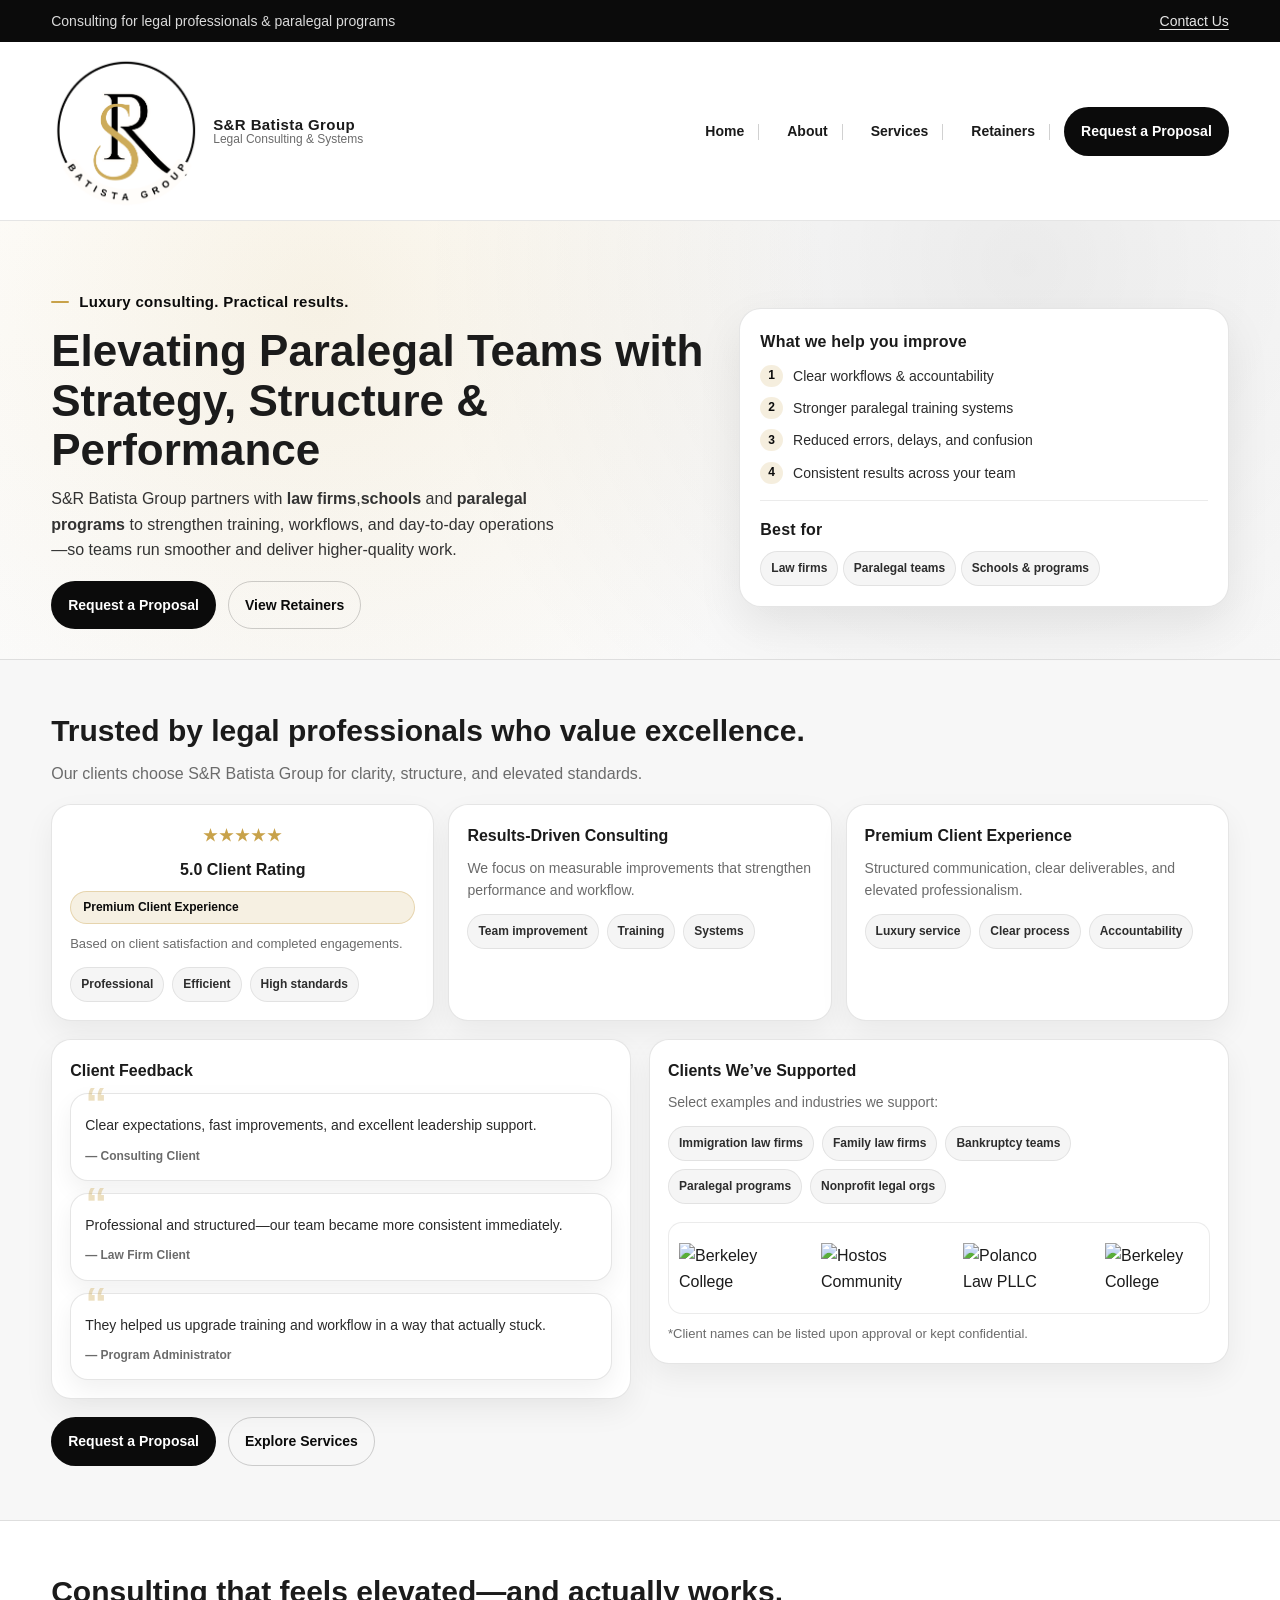
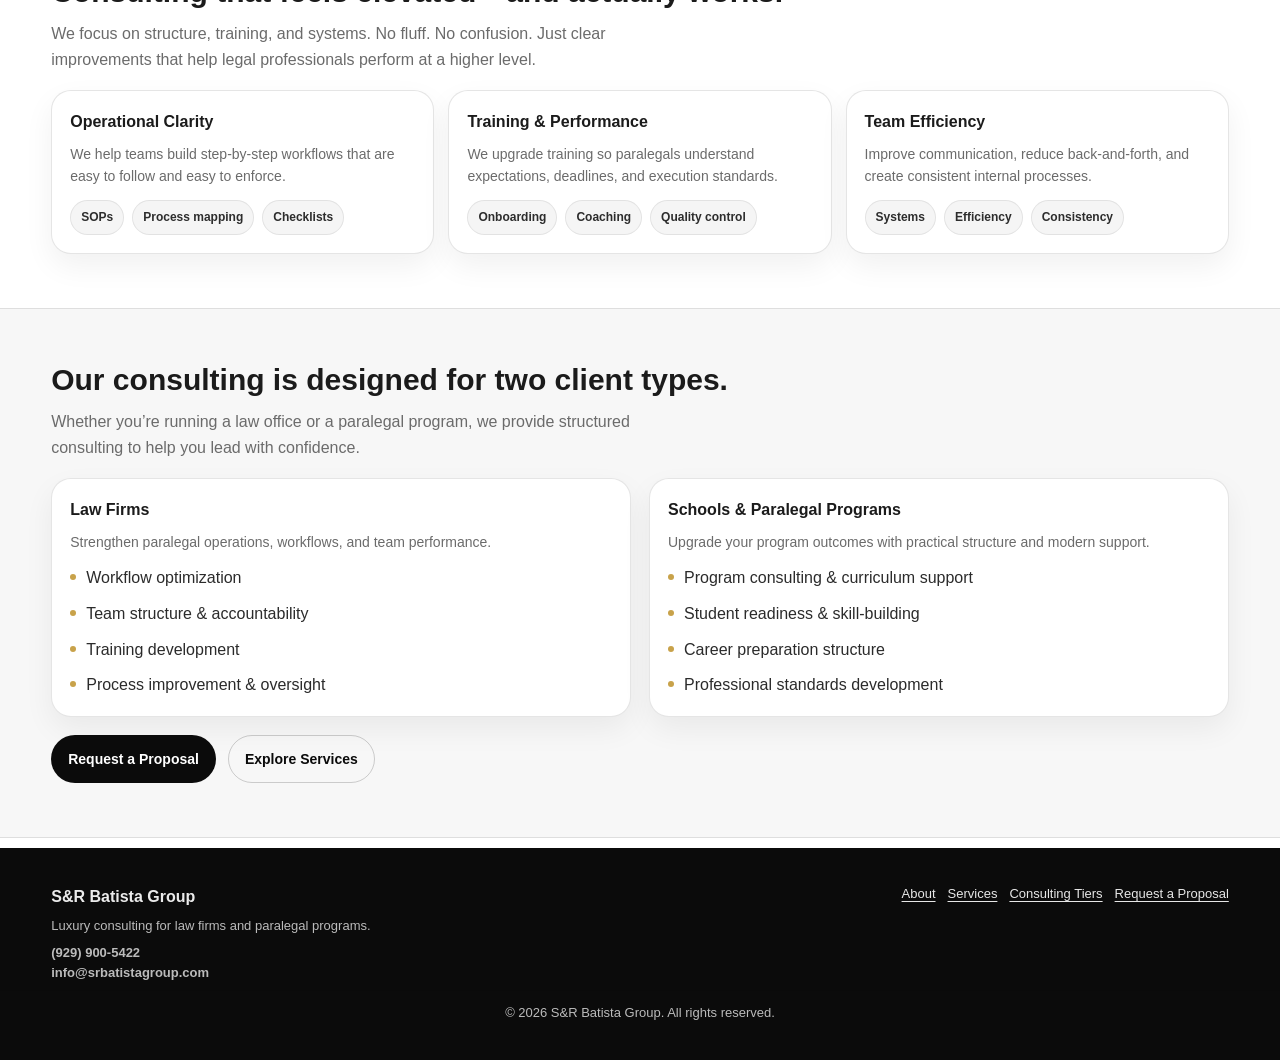
==== index.html @ 14b6cdbe "Update index.html" ====
<!DOCTYPE html>
<html lang="en">
<head>
  <meta charset="UTF-8" />
  <meta name="viewport" content="width=device-width, initial-scale=1.0" />
  <meta name="format-detection" content="telephone=yes">
  <title>S&R Batista Group | Consulting for Law Firms & Paralegal Programs</title>
  <link rel="stylesheet" href="style.css" />
  <script type="application/ld+json">
{
  "@context": "https://schema.org",
  "@graph": [

    {
      "@type": "Organization",
      "@id": "https://srbatistagroup.com/#organization",
      "name": "S&R Batista Group",
      "url": "https://srbatistagroup.com",
      "logo": "https://srbatistagroup.com/logo.png",
      "email": "info@srbatistagroup.com",
      "telephone": "+1-929-900-5422",
      "sameAs": []
    },

    {
      "@type": "ContactPoint",
      "@id": "https://srbatistagroup.com/#contactpoint",
      "telephone": "+1-929-900-5422",
      "contactType": "customer service",
      "email": "info@srbatistagroup.com",
      "availableLanguage": ["English", "Spanish"],
      "areaServed": "US"
    },

    {
      "@type": "ProfessionalService",
      "@id": "https://srbatistagroup.com/#professionalservice",
      "name": "S&R Batista Group",
      "url": "https://srbatistagroup.com",
      "telephone": "+1-929-900-5422",
      "email": "info@srbatistagroup.com",
      "areaServed": {
        "@type": "AdministrativeArea",
        "name": "United States"
      },
      "openingHoursSpecification": {
        "@type": "OpeningHoursSpecification",
        "dayOfWeek": [
          "Monday",
          "Tuesday",
          "Wednesday",
          "Thursday",
          "Friday",
          "Saturday"
        ],
        "opens": "10:00",
        "closes": "18:00"
      }
    },

    {
      "@type": "ProfessionalService",
      "@id": "https://srbatistagroup.com/#bronx-office",
      "name": "S&R Batista Group – Bronx Office",
      "parentOrganization": {
        "@id": "https://srbatistagroup.com/#organization"
      },
      "address": {
        "@type": "PostalAddress",
        "streetAddress": "391 E 149th Street, Suite 318",
        "addressLocality": "Bronx",
        "addressRegion": "NY",
        "postalCode": "10455",
        "addressCountry": "US"
      }
    },

    {
      "@type": "ProfessionalService",
      "@id": "https://srbatistagroup.com/#unioncity-office",
      "name": "S&R Batista Group – Union City Office",
      "parentOrganization": {
        "@id": "https://srbatistagroup.com/#organization"
      },
      "address": {
        "@type": "PostalAddress",
        "streetAddress": "1912 Bergenline Ave",
        "addressLocality": "Union City",
        "addressRegion": "NJ",
        "postalCode": "07087",
        "addressCountry": "US"
      }
    }

  ]
}
</script>
</head>
<body>

  <div class="topbar">
    <div class="container">
      <div>Consulting for legal professionals & paralegal programs</div>
      <div><a href="contact.html">Contact Us</a></div>
    </div>
  </div>

  <header class="header">
    <div class="container">
      <a class="brand" href="index.html">
        <img src="logo.png" alt="S&R Batista Group Logo" style="width:150px; height:150px; border-radius:50%; object-fit:cover;">
        <div class="name">
          <strong>S&R Batista Group</strong>
          <span>Legal Consulting & Systems</span>
        </div>
      </a>

      <nav class="nav">
        <a href="index.html">Home</a>
        <a href="about.html">About</a>
        <a href="services.html">Services</a>
        <a href="retainers.html">Retainers</a>
        <a class="btn btn-primary" href="proposal.html">Request a Proposal</a>
      </nav>
    </div>
  </header>

  <section class="hero" id="top">
    <div class="container">
      <div class="hero-grid">

        <div>
          <div class="kicker">Luxury consulting. Practical results.</div>
          <h1>Elevating Paralegal Teams with Strategy, Structure & Performance</h1>
          <p>
            S&R Batista Group partners with <strong>law firms</strong>,<strong>schools</strong> and <strong>paralegal programs</strong>
            to strengthen training, workflows, and day-to-day operations—so teams run smoother and deliver higher-quality work.
          </p>

          <div class="hero-actions">
            <a class="btn btn-primary" href="proposal.html">Request a Proposal</a>
            <a class="btn btn-outline" href="retainers.html">View Retainers</a>
          </div>
        </div>

        <div class="hero-card">
          <div class="mini-title">What we help you improve</div>
          <ul>
            <li><span class="badge">1</span> Clear workflows & accountability</li>
            <li><span class="badge">2</span> Stronger paralegal training systems</li>
            <li><span class="badge">3</span> Reduced errors, delays, and confusion</li>
            <li><span class="badge">4</span> Consistent results across your team</li>
          </ul>
          <div class="hr"></div>
          <div class="mini-title">Best for</div>
          <div class="meta">
            <span class="pill">Law firms</span>
            <span class="pill">Paralegal teams</span>
            <span class="pill">Schools & programs</span>
          </div>
        </div>

      </div>
    </div>
  </section>

<section class="section light">
  <div class="container">
    <h2>Trusted by legal professionals who value excellence.</h2>
    <p class="lead">
      Our clients choose S&R Batista Group for clarity, structure, and elevated standards.
    </p>

    <div class="grid-3">
      <div class="card rating-center">
  <div class="rating-stars">★★★★★</div>
  <h3 class="rating-title">5.0 Client Rating</h3>

  <div class="rating-score">
    <span class="rating-badge">Premium Client Experience</span>
    <span class="rating-note">Based on client satisfaction and completed engagements.</span>
  </div>

  <div class="meta" style="margin-top:12px;">
    <span class="pill">Professional</span>
    <span class="pill">Efficient</span>
    <span class="pill">High standards</span>
  </div>
</div>

      <div class="card">
        <h3>Results-Driven Consulting</h3>
        <p>We focus on measurable improvements that strengthen performance and workflow.</p>
        <div class="meta">
          <span class="pill">Team improvement</span>
          <span class="pill">Training</span>
          <span class="pill">Systems</span>
        </div>
      </div>

      <div class="card">
        <h3>Premium Client Experience</h3>
        <p>Structured communication, clear deliverables, and elevated professionalism.</p>
        <div class="meta">
          <span class="pill">Luxury service</span>
          <span class="pill">Clear process</span>
          <span class="pill">Accountability</span>
        </div>
      </div>
    </div>

    <div class="split" style="margin-top:18px;">
      <div class="card">
  <h3>Client Feedback</h3>

  <div class="quote-list">
    <div class="quote-card">
      <div class="quote-text">Clear expectations, fast improvements, and excellent leadership support.</div>
      <div class="quote-meta">— Consulting Client</div>
    </div>

    <div class="quote-card">
      <div class="quote-text">Professional and structured—our team became more consistent immediately.</div>
      <div class="quote-meta">— Law Firm Client</div>
    </div>

    <div class="quote-card">
      <div class="quote-text">They helped us upgrade training and workflow in a way that actually stuck.</div>
      <div class="quote-meta">— Program Administrator</div>
    </div>
  </div>
</div>

      <div class="card">
        <h3>Clients We’ve Supported</h3>
        <p style="color: var(--muted); font-size: 14px; margin-bottom: 10px;">
          Select examples and industries we support:
        </p>
        <div class="meta">
          <span class="pill">Immigration law firms</span>
          <span class="pill">Family law firms</span>
          <span class="pill">Bankruptcy teams</span>
          <span class="pill">Paralegal programs</span>
          <span class="pill">Nonprofit legal orgs</span>
        </div>
        
        <div class="logo-ticker logo-ticker--card" aria-label="Trusted by clients">
  <div class="logo-track">

    <div class="logo-item">
      <img src="https://paralegalsftc.com/wp-content/uploads/2025/07/BERKLEY.webp"
           alt="Berkeley College">
    </div>

    <div class="logo-item">
      <img src="https://paralegalsftc.com/wp-content/uploads/2026/01/hostos.png"
           alt="Hostos Community College">
    </div>

    <div class="logo-item">
      <img src="https://paralegalsftc.com/wp-content/uploads/2025/08/jclogo.webp"
           alt="Polanco Law PLLC">
    </div>

    <!-- duplicate for seamless scroll -->
    <div class="logo-item">
      <img src="https://paralegalsftc.com/wp-content/uploads/2025/07/BERKLEY.webp"
           alt="Berkeley College">
    </div>

    <div class="logo-item">
      <img src="https://paralegalsftc.com/wp-content/uploads/2026/01/hostos.png"
           alt="Hostos Community College">
    </div>

    <div class="logo-item">
      <img src="https://paralegalsftc.com/wp-content/uploads/2025/08/jclogo.webp"
           alt="Polanco Law PLLC">
    </div>
  </div>
</div>

        <p style="color: var(--muted); font-size: 13px; margin-top: 10px;">
          *Client names can be listed upon approval or kept confidential.
        </p>
      </div>
    </div>

    <div class="hero-actions" style="margin-top:18px;">
      <a class="btn btn-primary" href="proposal.html">Request a Proposal</a>
      <a class="btn btn-outline" href="services.html">Explore Services</a>
    </div>
  </div>
</section>

  <section class="section">
    <div class="container">
      <h2>Consulting that feels elevated—and actually works.</h2>
      <p class="lead">
        We focus on structure, training, and systems. No fluff. No confusion. Just clear improvements that help legal professionals perform at a higher level.
      </p>

      <div class="grid-3">
        <div class="card">
          <h3>Operational Clarity</h3>
          <p>We help teams build step-by-step workflows that are easy to follow and easy to enforce.</p>
          <div class="meta">
            <span class="pill">SOPs</span>
            <span class="pill">Process mapping</span>
            <span class="pill">Checklists</span>
          </div>
        </div>

        <div class="card">
          <h3>Training & Performance</h3>
          <p>We upgrade training so paralegals understand expectations, deadlines, and execution standards.</p>
          <div class="meta">
            <span class="pill">Onboarding</span>
            <span class="pill">Coaching</span>
            <span class="pill">Quality control</span>
          </div>
        </div>

        <div class="card">
          <h3>Team Efficiency</h3>
          <p>Improve communication, reduce back-and-forth, and create consistent internal processes.</p>
          <div class="meta">
            <span class="pill">Systems</span>
            <span class="pill">Efficiency</span>
            <span class="pill">Consistency</span>
          </div>
        </div>
      </div>

    </div>
  </section>

  <section class="section light">
    <div class="container">
      <h2>Our consulting is designed for two client types.</h2>
      <p class="lead">
        Whether you’re running a law office or a paralegal program, we provide structured consulting to help you lead with confidence.
      </p>

      <div class="split">
        <div class="card">
          <h3>Law Firms</h3>
          <p>Strengthen paralegal operations, workflows, and team performance.</p>
          <ul class="list">
            <li>Workflow optimization</li>
            <li>Team structure & accountability</li>
            <li>Training development</li>
            <li>Process improvement & oversight</li>
          </ul>
        </div>

        <div class="card">
          <h3>Schools & Paralegal Programs</h3>
          <p>Upgrade your program outcomes with practical structure and modern support.</p>
          <ul class="list">
            <li>Program consulting & curriculum support</li>
            <li>Student readiness & skill-building</li>
            <li>Career preparation structure</li>
            <li>Professional standards development</li>
          </ul>
        </div>
      </div>

      <div class="hero-actions" style="margin-top:18px;">
        <a class="btn btn-primary" href="proposal.html">Request a Proposal</a>
        <a class="btn btn-outline" href="services.html">Explore Services</a>
      </div>
    </div>
  </section>

  <footer class="footer">
  <div class="container">

    <div class="footer-brand">
      <strong>S&R Batista Group</strong>
      <p>Luxury consulting for law firms and paralegal programs.</p>

      <p class="footer-contact">
        <a href="tel:+19299005422">(929) 900-5422</a><br>
        <a href="mailto:info@srbatistagroup.com">info@srbatistagroup.com</a>
      </p>
    </div>

    <div class="small-links">
      <a href="about.html">About</a>
      <a href="services.html">Services</a>
      <a href="tiers.html">Consulting Tiers</a>
      <a href="proposal.html">Request a Proposal</a>
    </div>

  </div>

  <!-- centered copyright -->
  <p class="footer-copy">
    © <span id="year"></span> S&R Batista Group. All rights reserved.
  </p>
</footer>

   <script>
  document.getElementById("year").textContent = new Date().getFullYear();
</script>
</body>
</html>
---- style.css ----
:root{
  --black:#0b0b0b;
  --gold:#c8a24a;
  --white:#ffffff;
  --offwhite:#f7f7f7;
  --text:#1b1b1b;
  --muted:#6b6b6b;
  --border: rgba(0,0,0,.10);
  --shadow: 0 10px 30px rgba(0,0,0,.10);
}

*{margin:0;padding:0;box-sizing:border-box;}
body{
  font-family: Arial, Helvetica, sans-serif;
  color: var(--text);
  background: var(--white);
  line-height: 1.6;
}

a{color: inherit;text-decoration:none;}
img{max-width:100%;display:block;}

.container{
  width: 92%;
  max-width: 1180px;
  margin: 0 auto;
}

.topbar{
  background: var(--black);
  color: rgba(255,255,255,.85);
  font-size: 14px;
  padding: 10px 0;
}
.topbar .container{
  display:flex;
  align-items:center;
  justify-content:space-between;
  gap: 10px;
}
.topbar a{
  color: rgba(255,255,255,.9);
  text-decoration: underline;
  text-underline-offset: 3px;
}

.header{
  position: sticky;
  top: 0;
  z-index: 20;
  background: rgba(255,255,255,.96);
  backdrop-filter: blur(8px);
  border-bottom: 1px solid var(--border);
}

.header .container{
  display:flex;
  align-items:center;
  justify-content:space-between;
  gap: 18px;
  padding: 14px 0;
}

.brand{
  display:flex;
  align-items:center;
  gap: 12px;
}
.brand .mark{
  width: 40px;
  height: 40px;
  border-radius: 50%;
  border: 2px solid var(--black);
  display:flex;
  align-items:center;
  justify-content:center;
  font-weight:800;
  color: var(--black);
}
.brand .name{
  line-height:1.1;
}
.brand .name strong{
  display:block;
  font-size: 15px;
  letter-spacing: .4px;
}
.brand .name span{
  display:block;
  font-size: 12px;
  color: var(--muted);
}

/* Luxury menu separators */
.nav{
  display:flex;
  align-items:center;
  gap: 0; /* remove spacing so separators align perfectly */
  flex-wrap: wrap;
}

.nav a:not(.btn){
  font-weight: 700;
  font-size: 14px;
  color: #1a1a1a;
  padding: 8px 14px;
  border-radius: 999px;
  text-decoration: none;
  position: relative;
  transition: background-color .2s ease, color .2s ease;
}
.nav a:not(.btn):hover{
  background: rgba(200,162,74,.12); /* soft gold wash */
  color: #000;
}

/* The separator line between links */
.nav a:not(.btn)::after{
  content:"";
  display:inline-block;
  width: 1px;
  height: 16px;
  background: rgba(0,0,0,.18);
  margin-left: 14px;
  vertical-align: middle;
}

/* Remove separator after the last non-button link */
.nav a:not(.btn):last-of-type::after{
  display:none;
}

/* Keep your button from getting a separator */
.nav a.btn::after{
  display:none !important;
}

.btn{
  display:inline-flex;
  align-items:center;
  justify-content:center;
  gap: 8px;
  padding: 12px 16px;
  border-radius: 999px;
  font-weight: 800;
  font-size: 14px;
  border: 1px solid transparent;
  cursor:pointer;
  transition: .15s ease;
  white-space: nowrap;
}
.btn-primary{
  background: var(--black);
  color: var(--white);
}
.btn-primary:hover{
  transform: translateY(-1px);
  box-shadow: var(--shadow);
}
.btn-outline{
  background: transparent;
  border-color: rgba(0,0,0,.18);
  color: var(--black);
}
.btn-outline:hover{
  border-color: var(--gold);
  background: rgba(200,162,74,.10);
}

.hero{
  background:
    radial-gradient(circle at 25% 20%, rgba(200,162,74,.14), transparent 50%),
    radial-gradient(circle at 80% 10%, rgba(0,0,0,.08), transparent 55%),
    linear-gradient(180deg, #ffffff, #fbfbfb);
  padding: 64px 0 30px;
}
.hero-grid{
  display:grid;
  grid-template-columns: 1.15fr .85fr;
  gap: 26px;
  align-items:center;
}
.kicker{
  display:inline-flex;
  gap: 10px;
  align-items:center;
  color: var(--black);
  font-weight: 800;
  font-size: 15px;
  letter-spacing:.3px;
}
.kicker::before{
  content:"";
  width: 18px;
  height: 2px;
  background: var(--gold);
  border-radius: 2px;
}
.hero h1{
  font-size: 44px;
  line-height: 1.12;
  margin: 12px 0 12px;
}
.hero p{
  color: #333;
  font-size: 16px;
  max-width: 58ch;
}
.hero-actions{
  display:flex;
  gap: 12px;
  flex-wrap: wrap;
  margin-top: 18px;
}

.hero-card{
  background: var(--white);
  border: 1px solid var(--border);
  border-radius: 22px;
  padding: 20px;
  box-shadow: 0 18px 45px rgba(0,0,0,.08);
}
.hero-card .mini-title{
  font-weight: 900;
  letter-spacing:.2px;
  margin-bottom: 8px;
}
.hero-card ul{
  list-style:none;
  display:grid;
  gap: 10px;
  margin-top: 10px;
}
.hero-card li{
  display:flex;
  gap: 10px;
  align-items:flex-start;
  color: #2a2a2a;
  font-size: 14px;
}
.badge{
  display:inline-flex;
  align-items:center;
  justify-content:center;
  min-width: 22px;
  height: 22px;
  padding: 0 8px;
  border-radius: 999px;
  background: rgba(200,162,74,.18);
  color: var(--black);
  font-weight: 900;
  font-size: 12px;
}

.section{
  padding: 54px 0;
}
.section.light{
  background: var(--offwhite);
  border-top: 1px solid var(--border);
  border-bottom: 1px solid var(--border);
}

.section h2{
  font-size: 30px;
  line-height: 1.15;
  margin-bottom: 12px;
}
.section p.lead{
  color: var(--muted);
  max-width: 70ch;
}

.grid-3{
  display:grid;
  grid-template-columns: repeat(3, 1fr);
  gap: 14px;
  margin-top: 18px;
}
.card{
  background: var(--white);
  border: 1px solid var(--border);
  border-radius: 20px;
  padding: 18px;
  box-shadow: 0 12px 30px rgba(0,0,0,.06);
}
.card h3{
  font-size: 16px;
  margin-bottom: 8px;
}
.card p{
  color: var(--muted);
  font-size: 14px;
}
.card .meta{
  margin-top: 12px;
  display:flex;
  gap: 8px;
  flex-wrap: wrap;
}

.pill{
  display:inline-flex;
  align-items:center;
  padding: 7px 10px;
  border-radius: 999px;
  background: rgba(0,0,0,.04);
  border: 1px solid rgba(0,0,0,.08);
  font-weight: 800;
  font-size: 12px;
  color: #2d2d2d;
}

.split{
  display:grid;
  grid-template-columns: 1fr 1fr;
  gap: 18px;
  align-items: start;
  margin-top: 18px;
}

.list{
  display:grid;
  gap: 10px;
  margin-top: 12px;
}
.list li{
  list-style: none;
  padding-left: 16px;
  position: relative;
  color: #2b2b2b;
}
.list li::before{
  content:"";
  position:absolute;
  left: 0;
  top: 9px;
  width: 6px;
  height: 6px;
  border-radius: 50%;
  background: var(--gold);
}

.pricing{
  display:grid;
  grid-template-columns: repeat(3, 1fr);
  gap: 14px;
  margin-top: 18px;
}
.price-card{
  background: var(--white);
  border: 1px solid var(--border);
  border-radius: 22px;
  padding: 20px;
  box-shadow: 0 14px 40px rgba(0,0,0,.07);
  position: relative;
}
.price-card.featured{
  border-color: rgba(200,162,74,.45);
  box-shadow: 0 16px 60px rgba(200,162,74,.14);
}
.price-name{
  font-weight: 900;
  font-size: 16px;
}
.price{
  font-size: 30px;
  font-weight: 900;
  margin: 10px 0 4px;
}
.subprice{
  color: var(--muted);
  font-size: 13px;
}
.hr{
  height: 1px;
  background: rgba(0,0,0,.08);
  margin: 16px 0;
}
.price-card ul{
  list-style:none;
  display:grid;
  gap: 10px;
  margin-top: 8px;
}
.price-card li{
  font-size: 14px;
  color: #2a2a2a;
  display:flex;
  gap: 8px;
}
.check{
  color: var(--gold);
  font-weight: 900;
}

.form{
  margin-top: 18px;
  background: var(--white);
  border: 1px solid var(--border);
  border-radius: 22px;
  padding: 18px;
  box-shadow: 0 14px 40px rgba(0,0,0,.07);
}
.form-grid{
  display:grid;
  grid-template-columns: 1fr 1fr;
  gap: 12px;
}
.field{
  display:flex;
  flex-direction: column;
  gap: 6px;
}
label{
  font-weight: 800;
  font-size: 13px;
  color: #1d1d1d;
}
input, select, textarea{
  width: 100%;
  padding: 12px 12px;
  border-radius: 14px;
  border: 1px solid rgba(0,0,0,.14);
  outline: none;
  font-size: 14px;
}
input:focus, select:focus, textarea:focus{
  border-color: rgba(200,162,74,.7);
  box-shadow: 0 0 0 4px rgba(200,162,74,.18);
}
textarea{min-height: 120px; resize: vertical;}

.form-actions{
  margin-top: 12px;
  display:flex;
  gap: 12px;
  flex-wrap: wrap;
}

.footer{
  background: var(--black);
  color: rgba(255,255,255,.92);
  padding: 36px 0;
  margin-top: 10px;
}
.footer .container{
  display:flex;
  align-items:flex-start;
  justify-content:space-between;
  gap: 14px;
  flex-wrap: wrap;
}
.footer p{
  font-size: 13px;
  color: rgba(255,255,255,.72);
  margin-top: 6px;
}
.footer a{
  color: rgba(255,255,255,.90);
  text-decoration: underline;
  text-underline-offset: 3px;
}
.small-links{
  display:flex;
  gap: 12px;
  flex-wrap: wrap;
  font-size: 13px;
}

.page-hero{
  padding: 46px 0;
  background:
    radial-gradient(circle at 30% 10%, rgba(200,162,74,.18), transparent 55%),
    linear-gradient(180deg, #fff, #fbfbfb);
  border-bottom: 1px solid var(--border);
}
.page-hero h1{
  font-size: 38px;
  line-height: 1.15;
}
.page-hero p{
  color: var(--muted);
  margin-top: 10px;
  max-width: 75ch;
}

@media (max-width: 920px){
  .hero-grid{grid-template-columns: 1fr;}
  .grid-3{grid-template-columns: 1fr;}
  .split{grid-template-columns: 1fr;}
  .pricing{grid-template-columns: 1fr;}
  .form-grid{grid-template-columns: 1fr;}
  .hero h1{font-size: 36px;}
}
@media (max-width: 768px){
  img{200px;}
}
/* ============================
   Luxury Ratings / Social Proof
============================ */

.rating-stars {
  color: var(--gold);
  font-weight: 900;
  letter-spacing: 2px;
  font-size: 16px;
  display: inline-block;
  margin-bottom: 6px;
  text-align:center;
}
.rating-center .rating-stars{
  display: block;
  margin: 0 auto 8px;
}
.rating-title{margin-top:6px;text-align:center;}
.rating-score{display:flex;flex-direction:column;}

.rating-badge {
  display: inline-flex;
  padding: 6px 12px;
  border-radius: 999px;
  background: rgba(200,162,74,.16);
  border: 1px solid rgba(200,162,74,.35);
  font-weight: 900;
  font-size: 12px;
  color: var(--black);
}

.rating-note {
  font-size: 13px;
  color: var(--muted);
margin-top:10px;
}

.quote-list {
  display: grid;
  gap: 12px;
  margin-top: 10px;
}

.quote-card {
  background: #fff;
  border: 1px solid rgba(0,0,0,.10);
  border-radius: 18px;
  padding: 14px 14px;
  box-shadow: 0 10px 25px rgba(0,0,0,.06);
  position: relative;
}

.quote-card::before {
  content: "“";
  position: absolute;
  top: -12px;
  left: 14px;
  font-size: 44px;
  font-weight: 900;
  color: rgba(200,162,74,.35);
  line-height: 1;
}

.quote-text {
  font-size: 14px;
  color: #2a2a2a;
  margin-top: 6px;
}

.quote-meta {
  margin-top: 10px;
  font-size: 12px;
  font-weight: 800;
  color: var(--muted);
}
/* ============================
   Global Logo Ticker (base)
============================ */

.logo-ticker{
  margin-top: 18px;
  overflow: hidden;
  border: 1px solid rgba(0,0,0,.10);
  border-radius: 22px;
  background: #fff;
  padding: 16px 0;
  position: relative;
}

.logo-track{
  display: flex;
  align-items: center;
  gap: 22px;
  width: max-content;
  animation: tickerScroll 22s linear infinite;
}

.logo-item{
  display:flex;
  align-items:center;
  justify-content:center;
  padding: 10px 12px;
  min-width: 160px;
  transition: .15s ease;
}

.logo-item img{
  height: 50px;
  width: auto;
  max-width: 100%;
  object-fit: contain;
  filter: none;
  opacity: 1;
}

/* Pause on hover */
.logo-ticker:hover .logo-track{
  animation-play-state: paused;
}

/* Edge fades (for full-width sections only) */
.logo-ticker::before,
.logo-ticker::after{
  content:"";
  position:absolute;
  top:0;
  width: 70px;
  height: 100%;
  z-index: 2;
  pointer-events:none;
}

.logo-ticker::before{
  left:0;
  background: linear-gradient(90deg, #ffffff 0%, rgba(255,255,255,0) 100%);
}

.logo-ticker::after{
  right:0;
  background: linear-gradient(270deg, #ffffff 0%, rgba(255,255,255,0) 100%);
}

@keyframes tickerScroll{
  0%   { transform: translateX(0); }
  100% { transform: translateX(-50%); }
}

/* Mobile */
@media (max-width: 920px){
  .logo-track{
    animation-duration: 28s;
  }
  .logo-item img{
    height: 50px;
  }
}

/* ============================
   Card-Safe Logo Ticker Variant
============================ */

.split > .card{
  min-width: 0;
}

.logo-ticker--card{
  width: 100%;
  max-width: 100%;
  overflow: hidden;
  border-radius: 14px;
  border: 1px solid rgba(0,0,0,.08);
  padding: 12px 0;
}

/* Critical: override max-content inside cards */
.logo-ticker--card .logo-track{
  width: 100% !important;
  max-width: 100%;
  animation-duration: 26s;
}

.logo-ticker--card .logo-item{
  min-width: 120px;
  padding: 8px 10px;
}

.logo-ticker--card .logo-item img{
  height: 50px;
}

/* Remove edge fades inside cards */
.logo-ticker--card::before,
.logo-ticker--card::after{
  display: none;
}

/* Contact icon rows */
.contact-line{
  display: flex;
  align-items: center;
  gap: 10px;
  font-size: 18px;
  font-weight: 900;
  margin-bottom: 6px;
}

.contact-line a{
  color: inherit;
  text-decoration: none;
}

.icon{
  display: inline-flex;
  align-items: center;
  justify-content: center;
  width: 34px;
  height: 34px;
  border-radius: 50%;
  background: rgba(0,0,0,.05);
  border: 1px solid rgba(0,0,0,.08);
}

.icon svg{
  width: 16px;
  height: 16px;
  fill: #111;
}

.footer-contact a{
  display: inline-block;
  color: inherit;
  font-weight: 700;
  text-decoration: none;
}

.footer-contact a:hover{
  text-decoration: underline;
}

.footer-copy{
  margin-top: 20px;
  padding-top: 12px;
  border-top: 1px solid rgba(0,0,0,.08);
  font-size: 12px;
  color: #777;
  text-align: center;
}
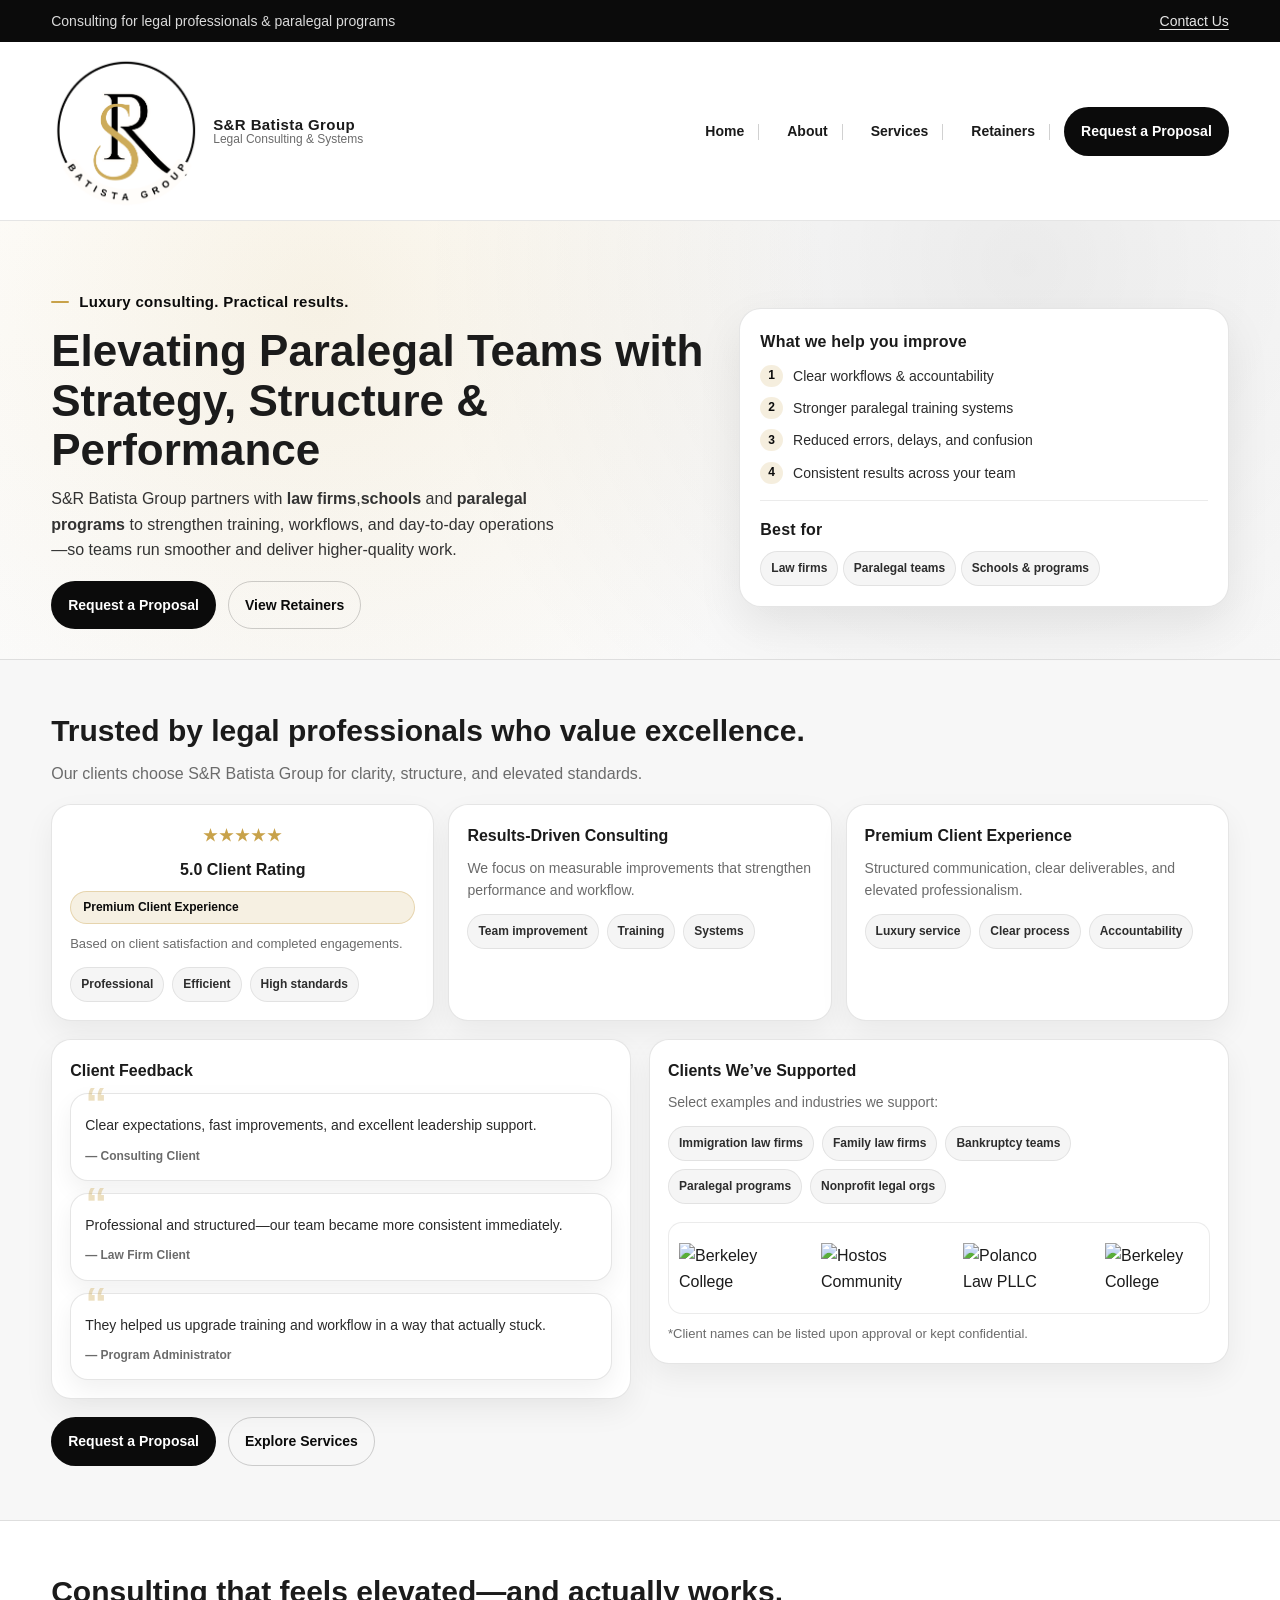
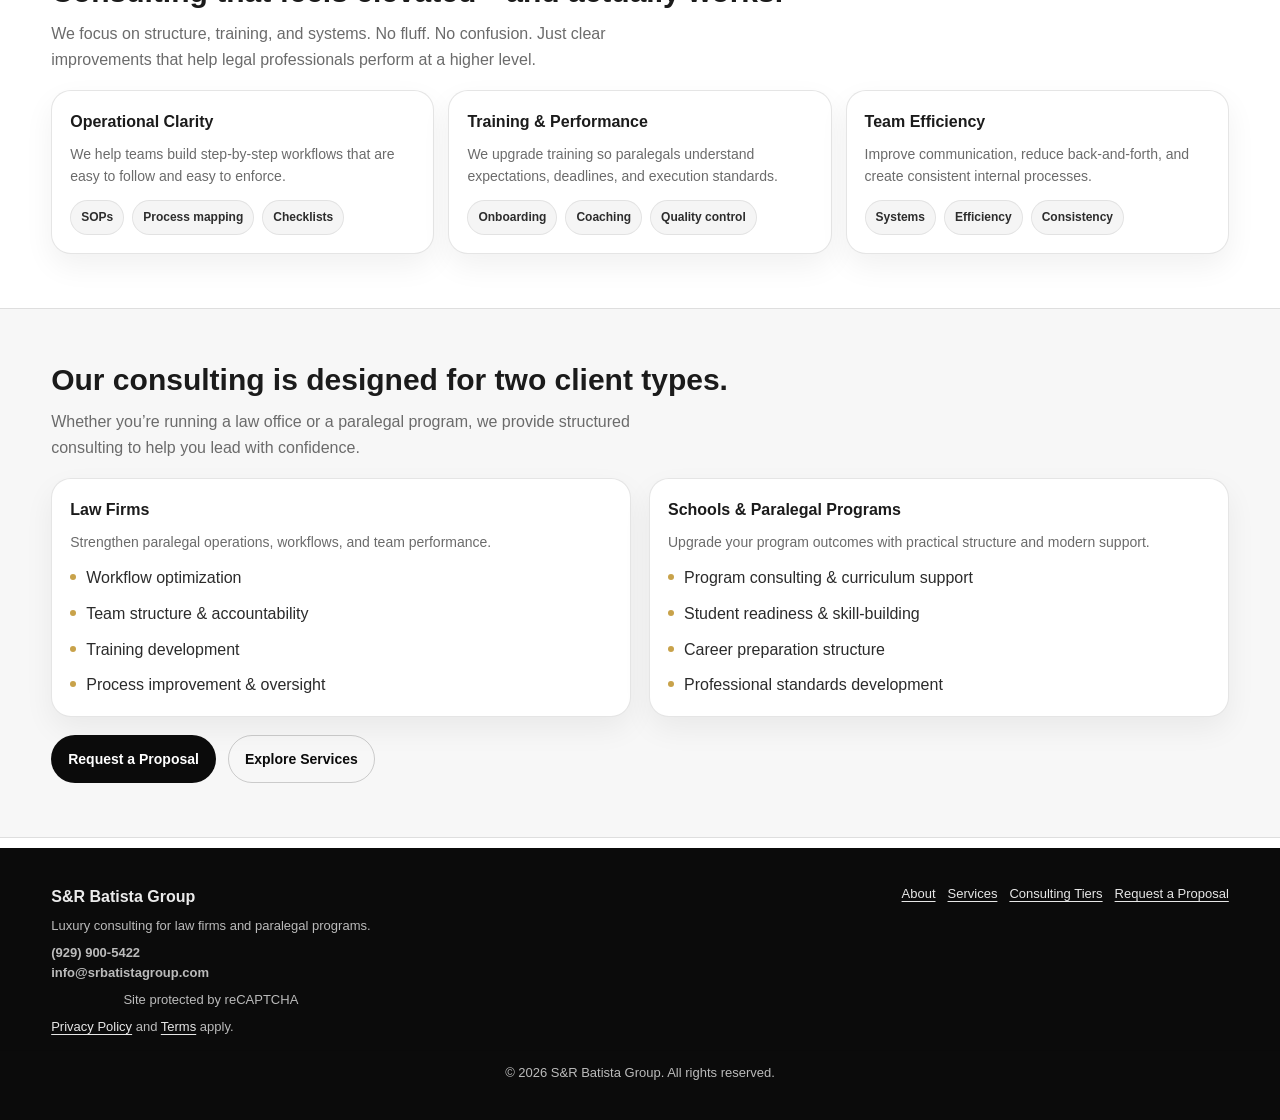
==== commit 6e5edf78: "Update index.html" ====
--- a/index.html
+++ b/index.html
@@ -6,6 +6,16 @@
   <meta name="format-detection" content="telephone=yes">
   <title>S&R Batista Group | Consulting for Law Firms & Paralegal Programs</title>
   <link rel="stylesheet" href="style.css" />
+  <!-- Favicons -->
+<link rel="apple-touch-icon" sizes="180x180" href="/assets/favicons/apple-touch-icon.png">
+<link rel="icon" type="image/png" sizes="32x32" href="/assets/favicons/favicon-32x32.png">
+<link rel="icon" type="image/png" sizes="16x16" href="/assets/favicons/favicon-16x16.png">
+<link rel="manifest" href="/assets/favicons/site.webmanifest">
+<link rel="mask-icon" href="/assets/favicons/safari-pinned-tab.svg" color="#c8a24a">
+<link rel="shortcut icon" href="/assets/favicons/favicon.ico">
+<meta name="msapplication-TileColor" content="#ffffff">
+<meta name="theme-color" content="#ffffff">
+
   <script type="application/ld+json">
 {
   "@context": "https://schema.org",
@@ -384,8 +394,14 @@
         <a href="tel:+19299005422">(929) 900-5422</a><br>
         <a href="mailto:info@srbatistagroup.com">info@srbatistagroup.com</a>
       </p>
-    </div>
-
+      <p class="recaptcha-notice">
+        Site protected by reCAPTCHA 
+        <p><a href="https://policies.google.com/privacy" target="_blank" rel="noopener">Privacy Policy</a>
+        and
+        <a href="https://policies.google.com/terms" target="_blank" rel="noopener">Terms</a> apply.
+        </p>
+      </p>
+    </div>
     <div class="small-links">
       <a href="about.html">About</a>
       <a href="services.html">Services</a>
@@ -418,3 +434,5 @@
 
 
 
+
+
--- a/style.css
+++ b/style.css
@@ -402,34 +402,61 @@
   padding: 18px;
   box-shadow: 0 14px 40px rgba(0,0,0,.07);
 }
+/* shared form layout */
 .form-grid{
-  display:grid;
-  grid-template-columns: 1fr 1fr;
-  gap: 12px;
-}
-.field{
-  display:flex;
+  display: grid;
+  grid-template-columns: repeat(2, 1fr);
+  gap: 14px;
+}
+
+/* field + form-group should behave identically */
+.field,
+.form-group{
+  display: flex;
   flex-direction: column;
   gap: 6px;
 }
-label{
+
+/* labels */
+.field label,
+.form-group label{
+  font-size: 13px;
   font-weight: 800;
-  font-size: 13px;
-  color: #1d1d1d;
-}
-input, select, textarea{
-  width: 100%;
-  padding: 12px 12px;
-  border-radius: 14px;
-  border: 1px solid rgba(0,0,0,.14);
+  color: #111;
+}
+
+/* inputs */
+.field input,
+.field textarea,
+.form-group select{
+  padding: 10px 12px;
+  border-radius: 12px;
+  border: 1px solid var(--border);
+  font-size: 14px;
+  font-family: inherit;
+  background: #fff;
+}
+
+/* focus state */
+.field input:focus,
+.field textarea:focus,
+.form-group select:focus{
   outline: none;
-  font-size: 14px;
-}
-input:focus, select:focus, textarea:focus{
-  border-color: rgba(200,162,74,.7);
-  box-shadow: 0 0 0 4px rgba(200,162,74,.18);
-}
-textarea{min-height: 120px; resize: vertical;}
+  border-color: var(--gold);
+}
+
+/* textarea sizing */
+.field textarea{
+  resize: vertical;
+  min-height: 120px;
+}
+
+/* mobile */
+@media (max-width: 768px){
+  .form-grid{
+    grid-template-columns: 1fr;
+  }
+}
 
 .form-actions{
   margin-top: 12px;
@@ -494,7 +521,23 @@
   .hero h1{font-size: 36px;}
 }
 @media (max-width: 768px){
-  img{200px;}
+  img{width:80px !important;height:80px !important;}
+  .nav{
+    gap: 6px;               /* give breathing room */
+    justify-content: flex-end;
+  }
+  .nav a:not(.btn){
+    padding: 6px 10px;      /* slightly smaller tap targets */
+    font-size: 13px;
+  }
+  /* hide separators on mobile */
+  .nav a:not(.btn)::after{
+    display: none;
+  }
+  /* make CTA button drop nicely */
+  .nav a.btn{
+    margin-top: 6px;
+  }
 }
 /* ============================
    Luxury Ratings / Social Proof
@@ -744,14 +787,50 @@
   text-align: center;
 }
 
-
-
-
-
-
-
-
-
-
-
-
+.form-success{
+  display: none;
+  margin-top: 12px;
+  padding: 14px;
+  border-radius: 14px;
+  background: rgba(200,162,74,.08);
+  border: 1px solid rgba(200,162,74,.35);
+}
+
+#form-success:target{
+  display: block;
+}
+.recaptcha-notice{
+  margin-top: 12px;
+  font-size: 11px;
+  color: var(--muted);
+  text-align: center;
+}
+
+.recaptcha-notice a{
+  color: inherit;
+  text-decoration: underline;
+}
+/* Hide Google reCAPTCHA badge */
+.grecaptcha-badge{
+  visibility: hidden !important;
+}
+
+
+
+
+
+
+
+
+
+
+
+
+
+
+
+
+
+
+
+
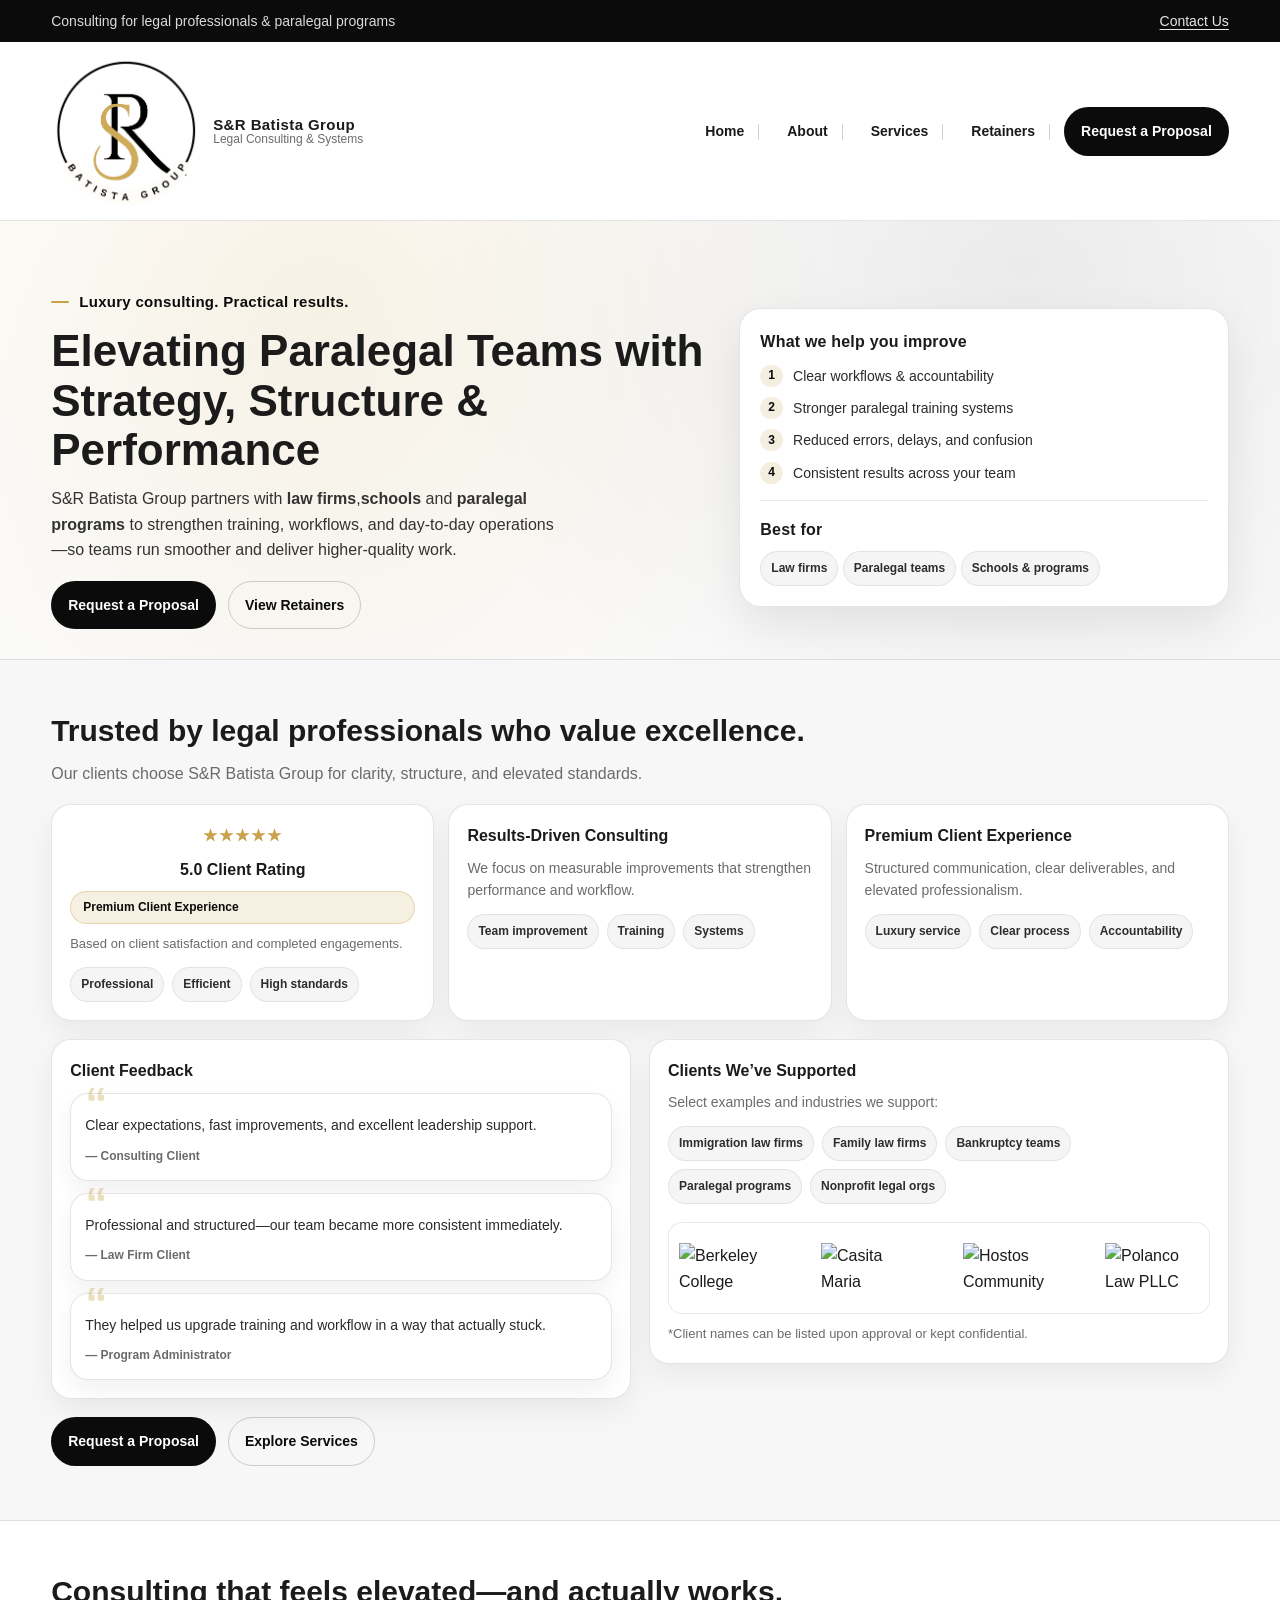
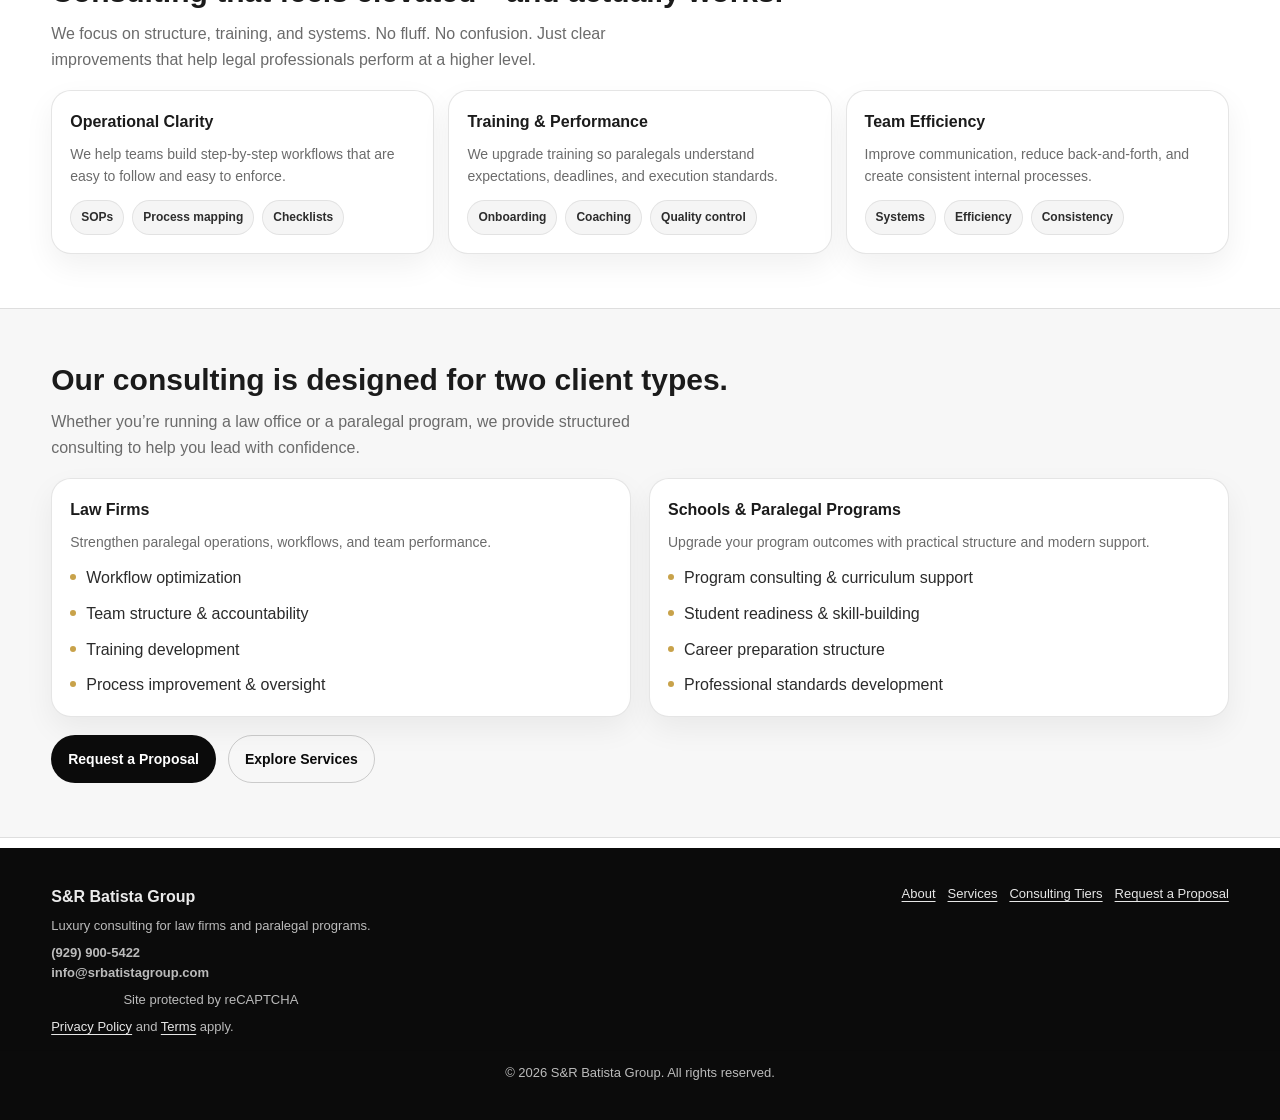
==== commit 5f3342e0: "Update index.html" ====
--- a/index.html
+++ b/index.html
@@ -263,6 +263,11 @@
     </div>
 
     <div class="logo-item">
+      <img src="https://paralegalsftc.com/wp-content/uploads/2026/02/casita.png"
+        alt="Casita Maria">
+    </div>
+
+    <div class="logo-item">
       <img src="https://paralegalsftc.com/wp-content/uploads/2026/01/hostos.png"
            alt="Hostos Community College">
     </div>
@@ -276,6 +281,11 @@
     <div class="logo-item">
       <img src="https://paralegalsftc.com/wp-content/uploads/2025/07/BERKLEY.webp"
            alt="Berkeley College">
+    </div>
+
+    <div class="logo-item">
+      <img src="https://paralegalsftc.com/wp-content/uploads/2026/02/casita.png"
+        alt="Casita Maria">
     </div>
 
     <div class="logo-item">
@@ -394,8 +404,7 @@
         <a href="tel:+19299005422">(929) 900-5422</a><br>
         <a href="mailto:info@srbatistagroup.com">info@srbatistagroup.com</a>
       </p>
-      <p class="recaptcha-notice">
-        Site protected by reCAPTCHA 
+      <p class="recaptcha-notice"> Site protected by reCAPTCHA 
         <p><a href="https://policies.google.com/privacy" target="_blank" rel="noopener">Privacy Policy</a>
         and
         <a href="https://policies.google.com/terms" target="_blank" rel="noopener">Terms</a> apply.
@@ -436,3 +445,5 @@
 
 
 
+
+
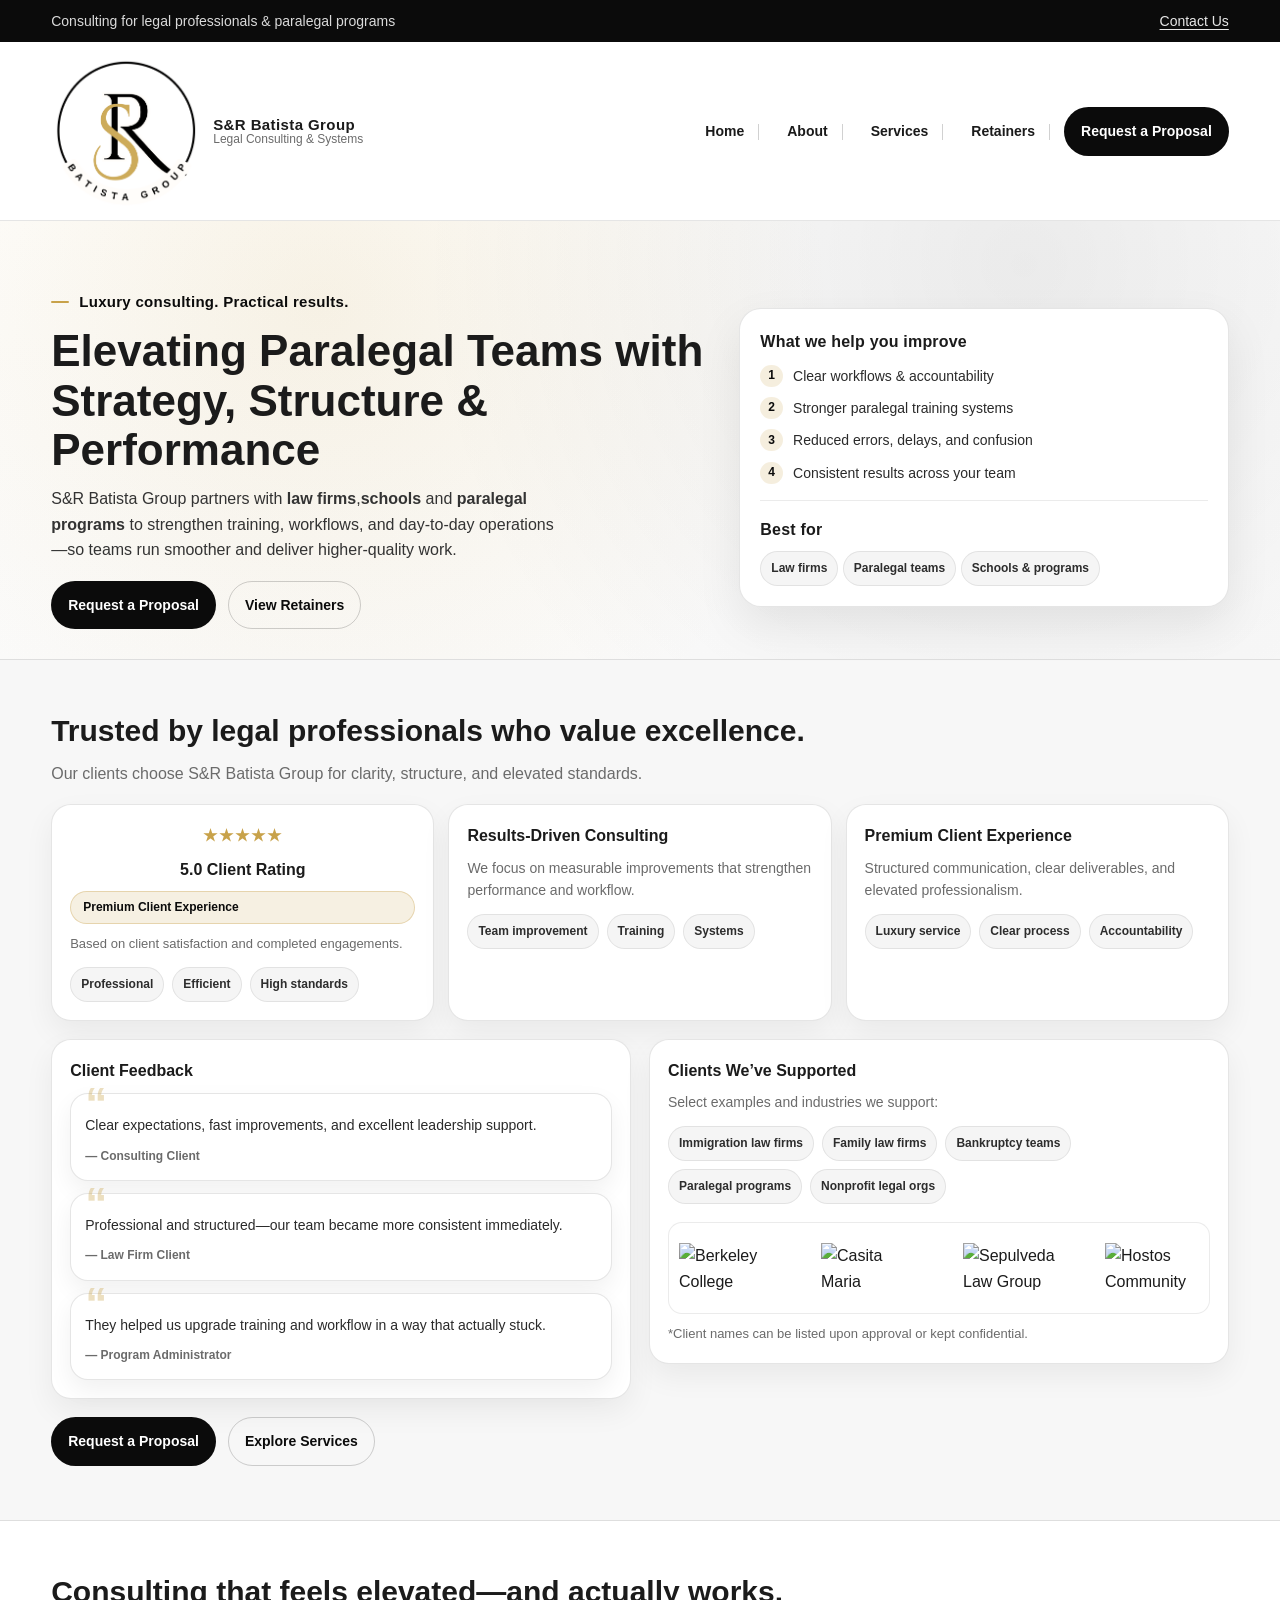
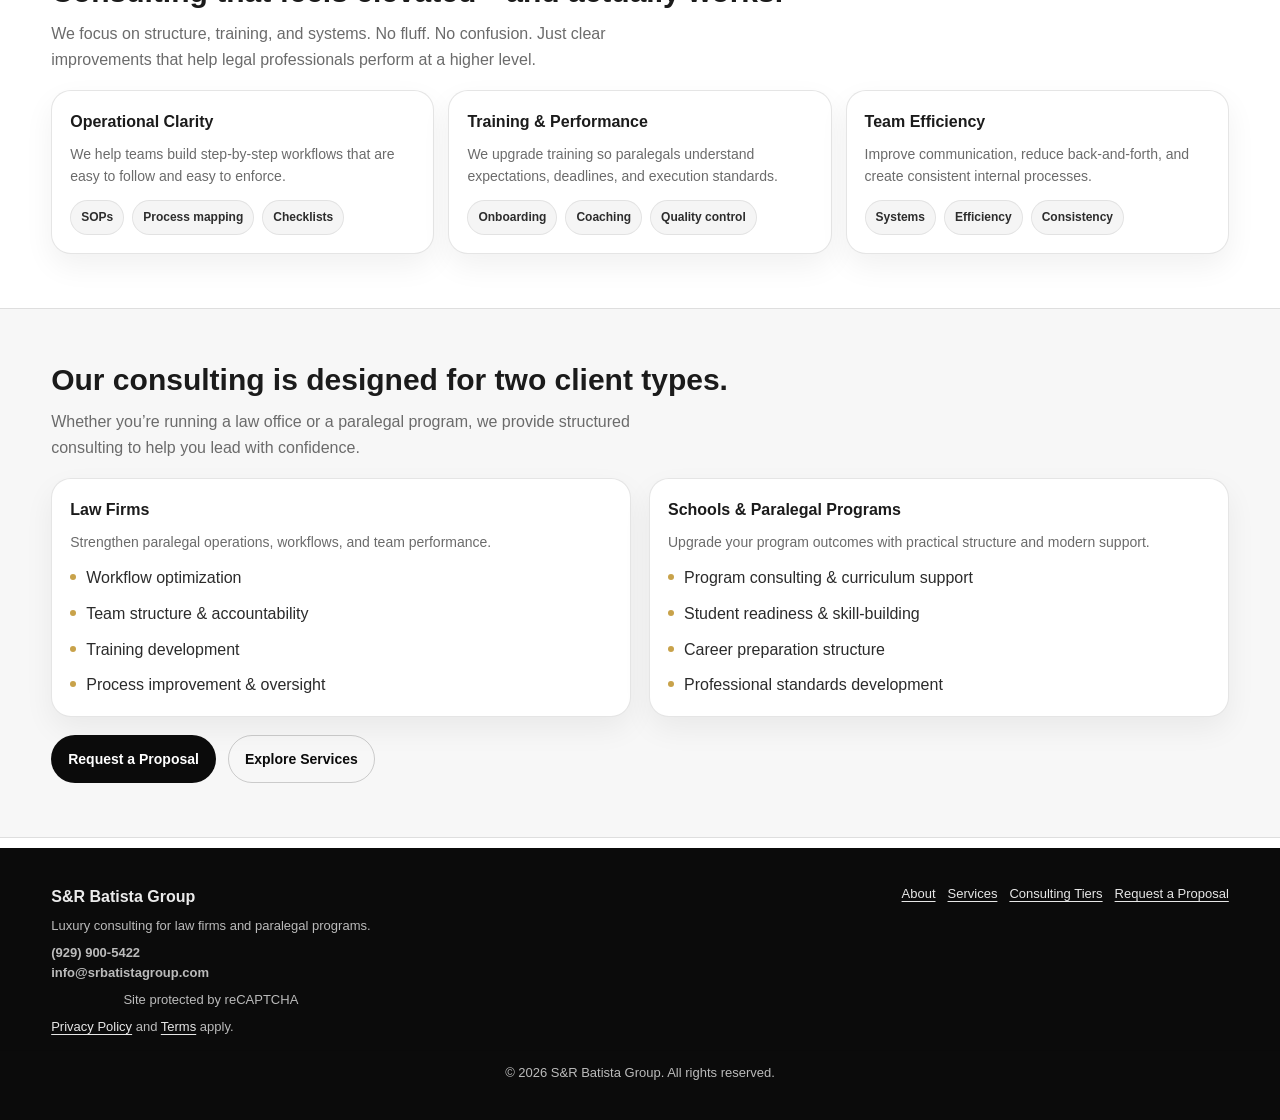
==== commit 4f7b452d: "Update index.html" ====
--- a/index.html
+++ b/index.html
@@ -268,6 +268,11 @@
     </div>
 
     <div class="logo-item">
+      <img src="https://paralegalsftc.com/wp-content/uploads/2026/02/sepulveda.png"
+        alt="Sepulveda Law Group">
+    </div>
+
+    <div class="logo-item">
       <img src="https://paralegalsftc.com/wp-content/uploads/2026/01/hostos.png"
            alt="Hostos Community College">
     </div>
@@ -286,6 +291,11 @@
     <div class="logo-item">
       <img src="https://paralegalsftc.com/wp-content/uploads/2026/02/casita.png"
         alt="Casita Maria">
+    </div>
+
+    <div class="logo-item">
+      <img src="https://paralegalsftc.com/wp-content/uploads/2026/02/sepulveda.png"
+        alt="Sepulveda Law Group">
     </div>
 
     <div class="logo-item">
@@ -447,3 +457,4 @@
 
 
 
+
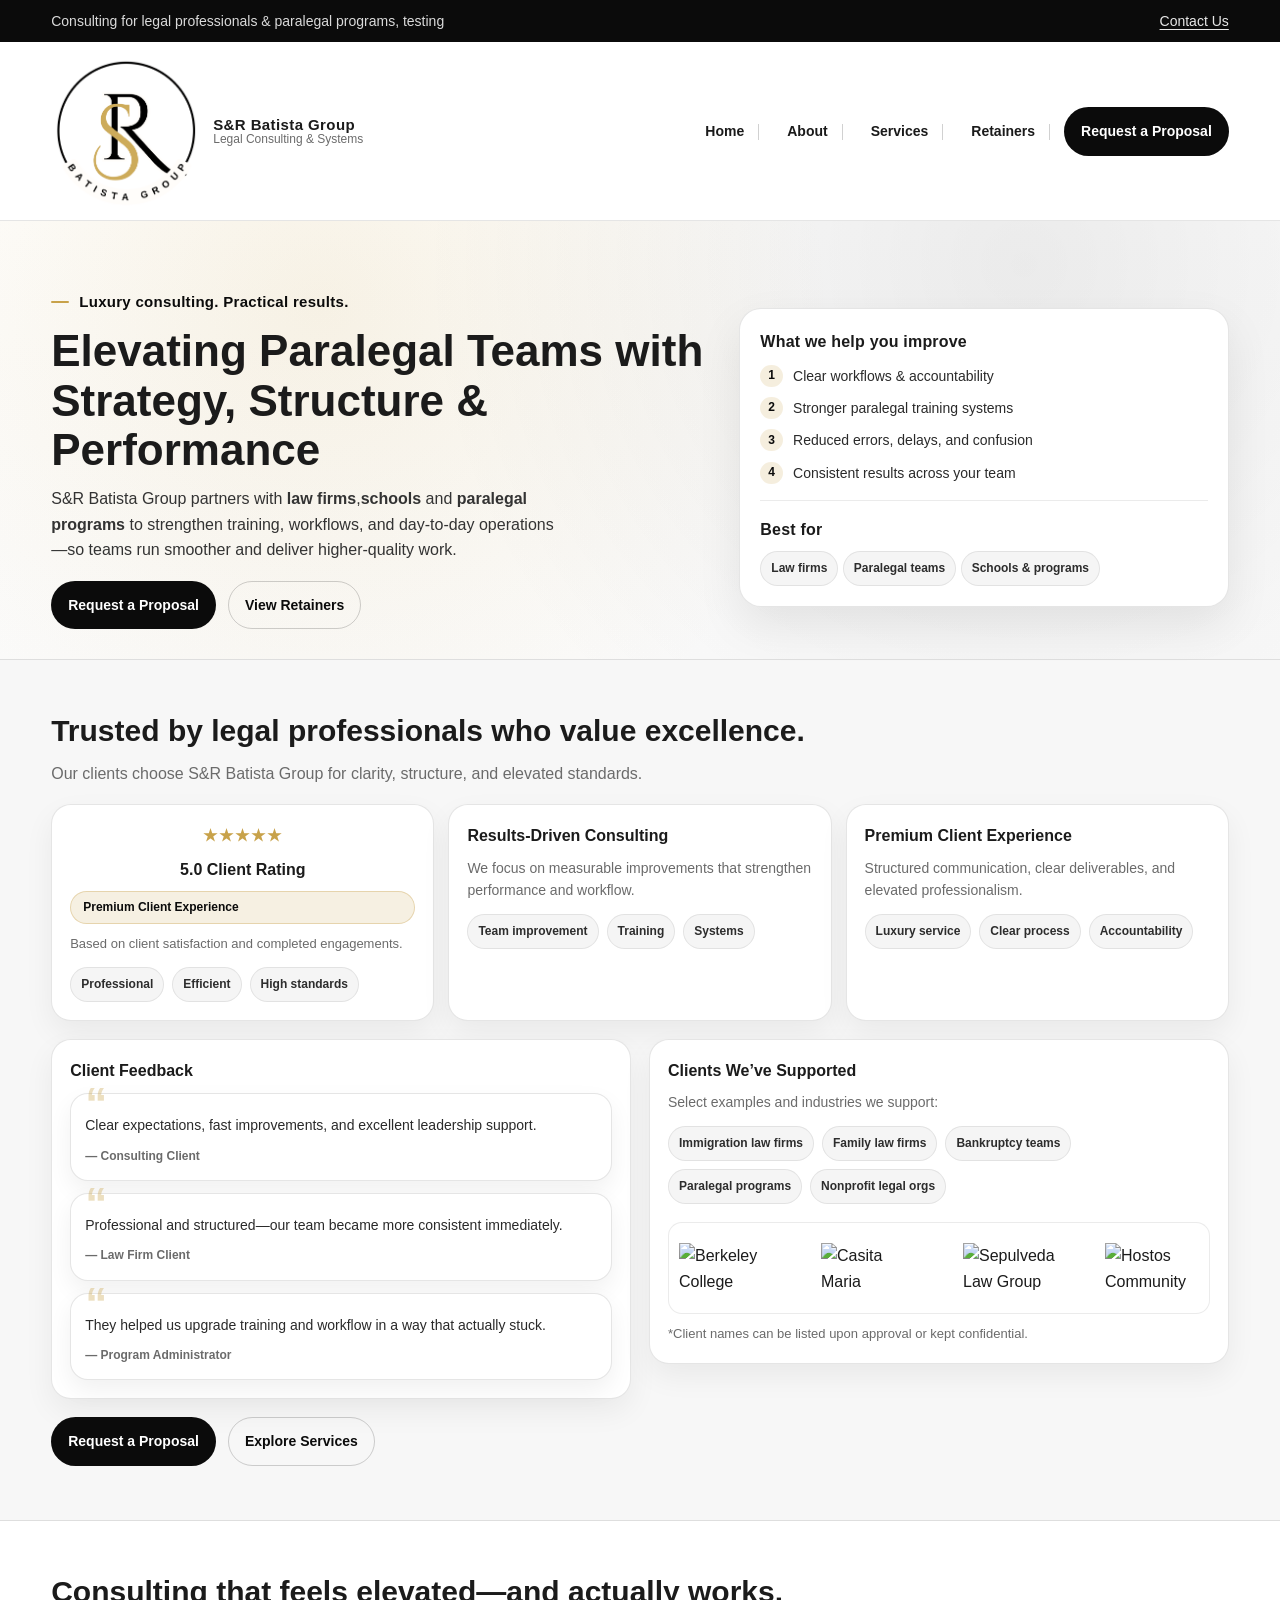
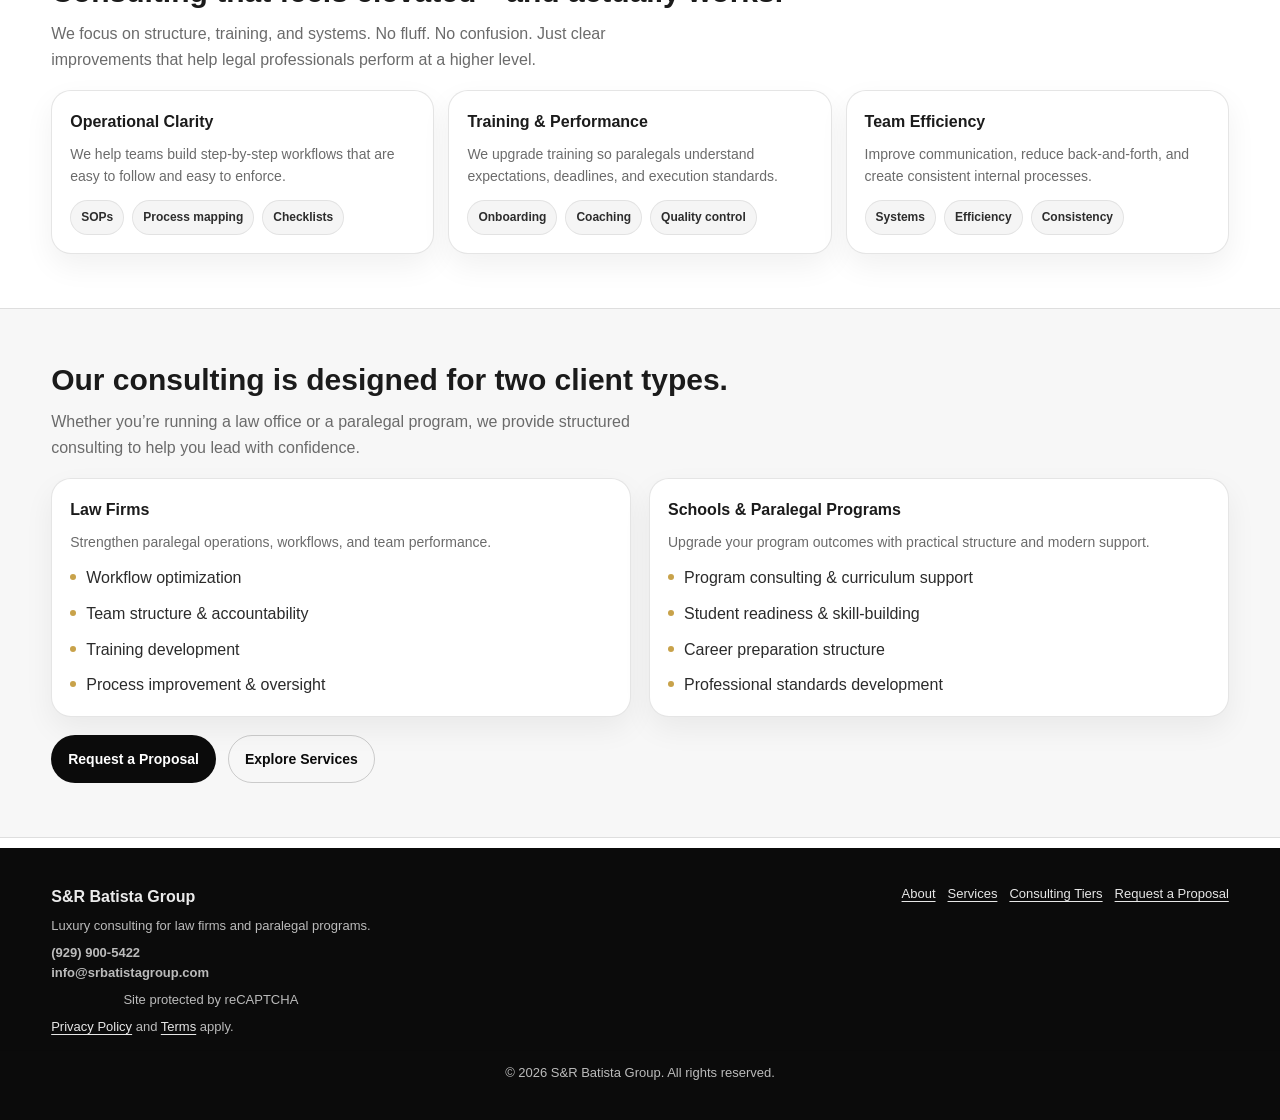
==== commit 6b6f8ea7: "Update index.html" ====
--- a/index.html
+++ b/index.html
@@ -110,7 +110,7 @@
 
   <div class="topbar">
     <div class="container">
-      <div>Consulting for legal professionals & paralegal programs</div>
+      <div>Consulting for legal professionals & paralegal programs, testing</div>
       <div><a href="contact.html">Contact Us</a></div>
     </div>
   </div>
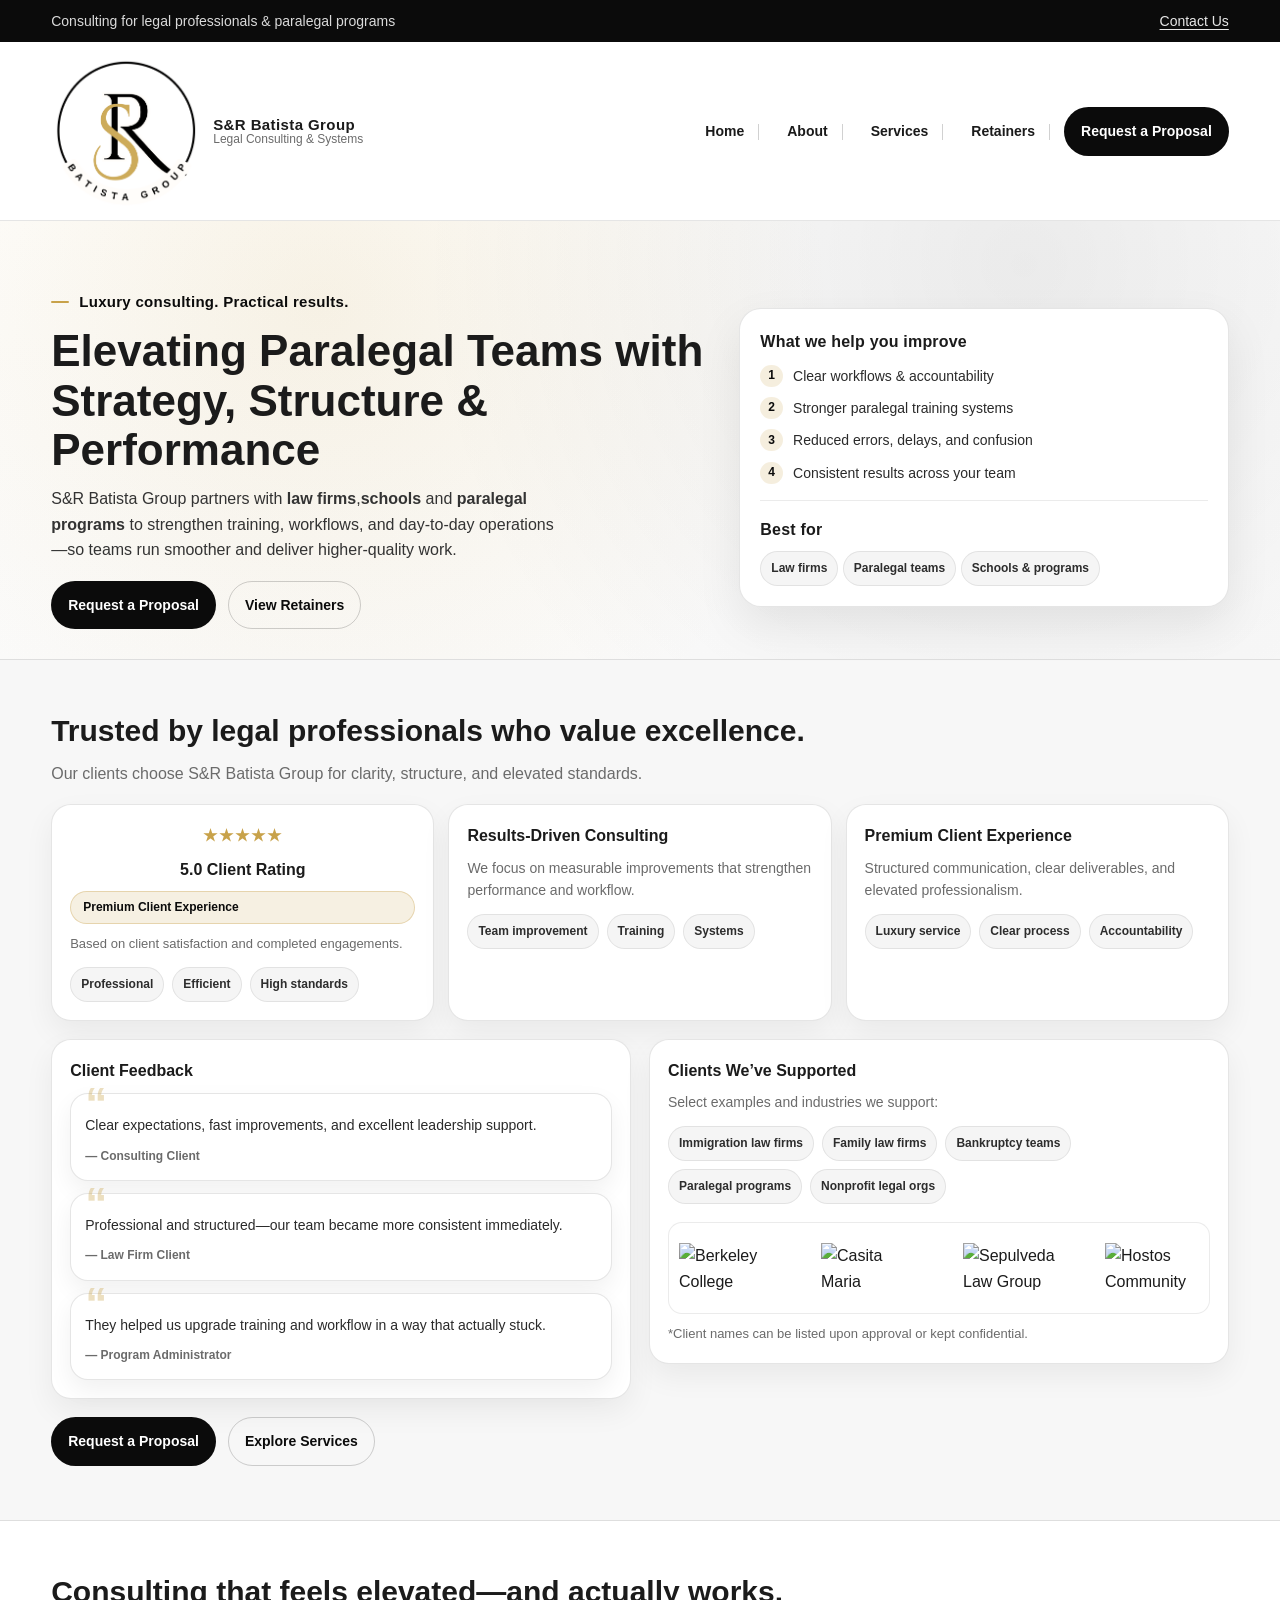
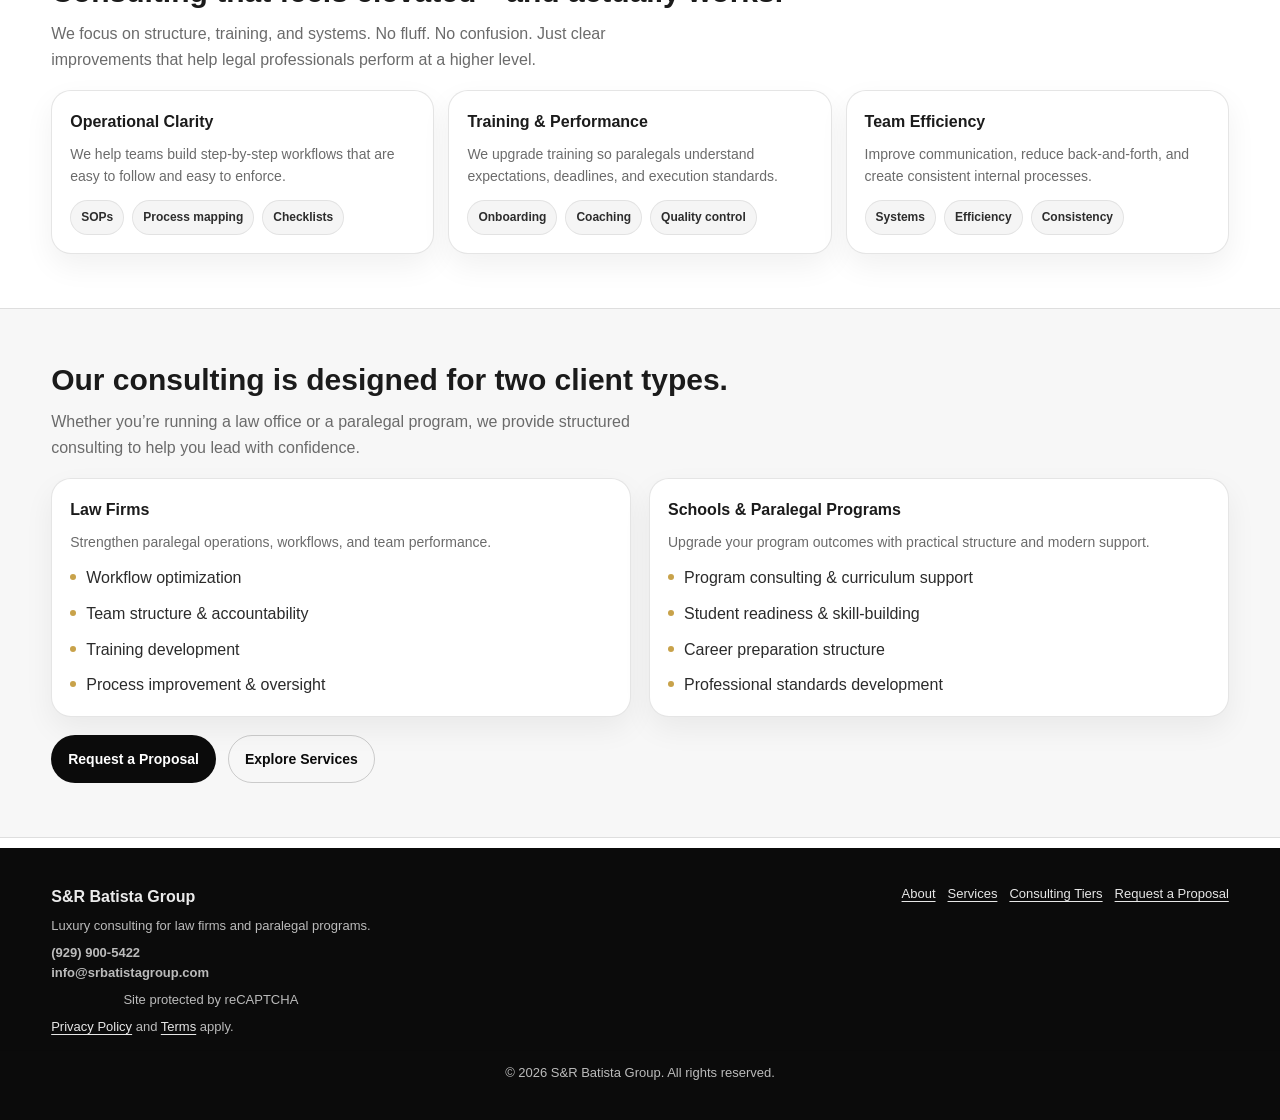
==== commit 3fd31cf7: "Update index.html" ====
--- a/index.html
+++ b/index.html
@@ -110,7 +110,7 @@
 
   <div class="topbar">
     <div class="container">
-      <div>Consulting for legal professionals & paralegal programs, testing</div>
+      <div>Consulting for legal professionals & paralegal programs</div>
       <div><a href="contact.html">Contact Us</a></div>
     </div>
   </div>
